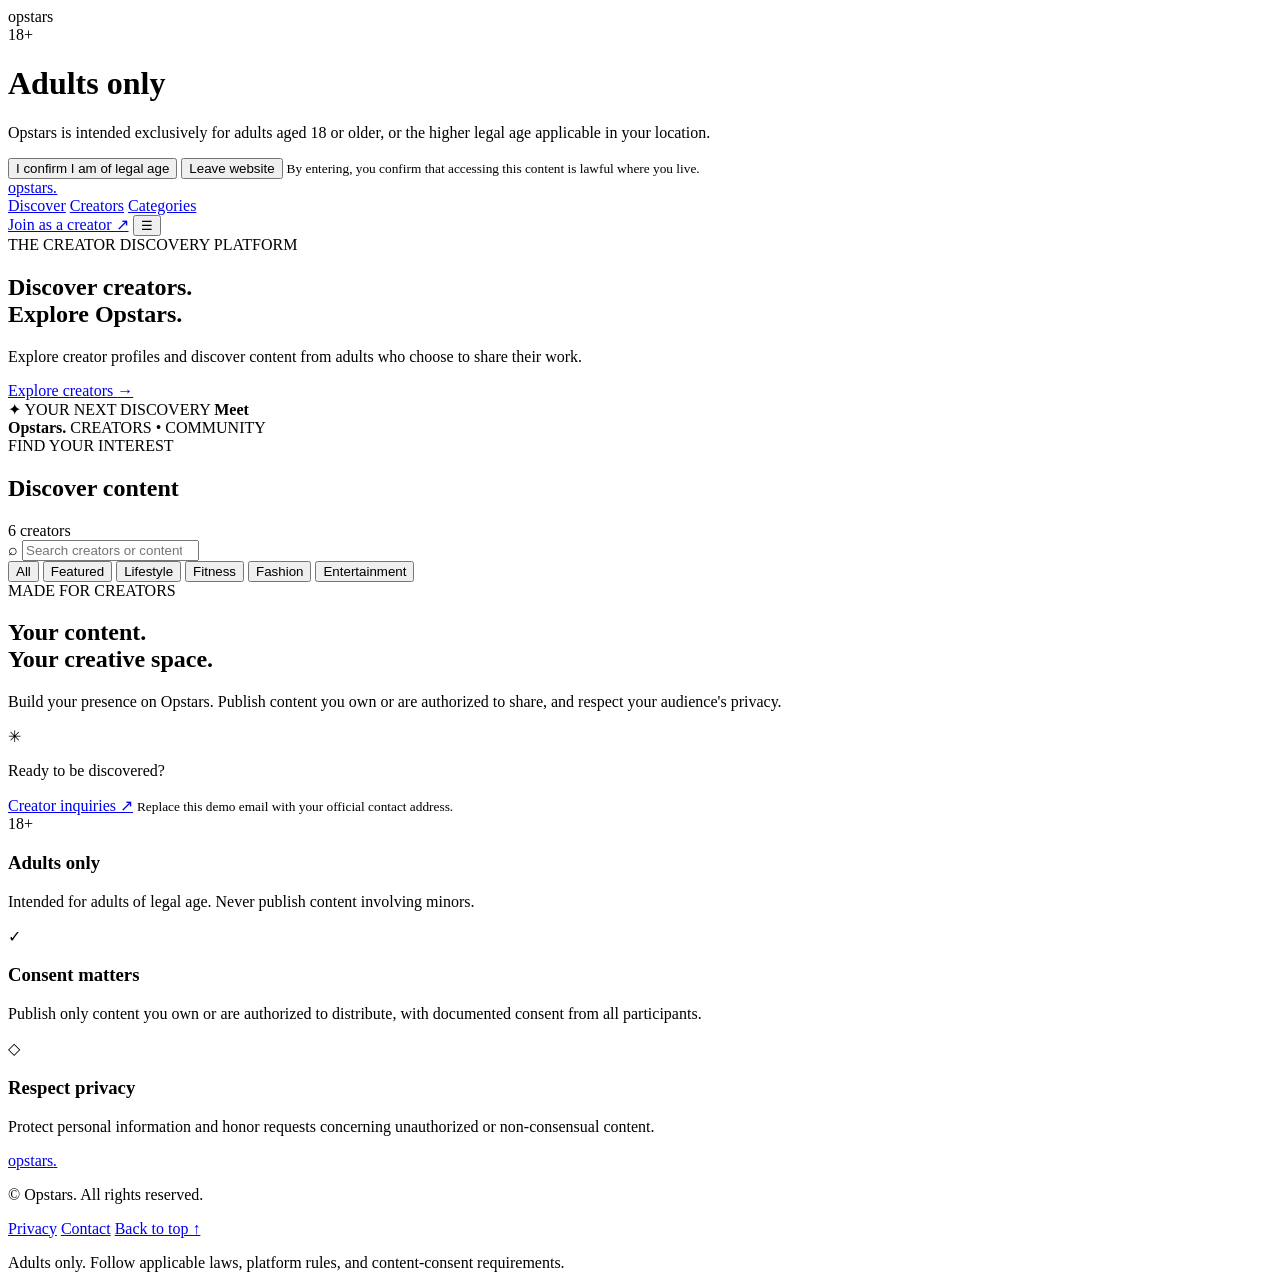
==== index.html @ d3b7413e "Create index.html" ====
<!DOCTYPE html>
<html lang="en">
<head>
  <meta charset="UTF-8">
  <meta name="viewport" content="width=device-width, initial-scale=1.0">
  <meta name="description" content="Opstars is an adults-only creator discovery platform.">
  <meta name="theme-color" content="#ffffff">
  <title>Opstars | Adult Creator Platform</title>
  <link rel="stylesheet" href="index.css">
  <script src="index.js" defer></script>
</head>
<body>

  <!-- Age verification -->
  <div class="age-overlay" id="ageOverlay" role="dialog"
       aria-modal="true" aria-labelledby="ageTitle">
    <div class="age-box">
      <div class="brand age-brand">op<span>stars</span></div>
      <div class="age-symbol">18+</div>
      <h1 id="ageTitle">Adults only</h1>
      <p>
        Opstars is intended exclusively for adults aged 18 or older,
        or the higher legal age applicable in your location.
      </p>
      <button class="primary-btn" id="confirmAge">
        I confirm I am of legal age
      </button>
      <button class="secondary-btn" id="leaveSite">
        Leave website
      </button>
      <small>
        By entering, you confirm that accessing this content is lawful
        where you live.
      </small>
    </div>
  </div>

  <!-- Header -->
  <header class="site-header">
    <a class="brand" href="#" aria-label="Opstars home">
      op<span>stars</span><i>.</i>
    </a>

    <nav class="main-nav" aria-label="Main navigation">
      <a href="#home" class="nav-link active">Discover</a>
      <a href="#creators" class="nav-link">Creators</a>
      <a href="#categories" class="nav-link">Categories</a>
    </nav>

    <a class="creator-link" href="#join">Join as a creator ↗</a>
    <button class="mobile-menu" id="mobileMenu"
            aria-label="Toggle navigation" aria-expanded="false">
      ☰
    </button>
  </header>

  <main>
    <!-- Hero -->
    <section class="hero" id="home">
      <div class="hero-copy">
        <span class="eyebrow">THE CREATOR DISCOVERY PLATFORM</span>
        <h1>Discover creators.<br><span>Explore Opstars.</span></h1>
        <p>
          Explore creator profiles and discover content from adults
          who choose to share their work.
        </p>
        <a href="#creators" class="primary-btn hero-btn">
          Explore creators <span>→</span>
        </a>
      </div>
      <div class="hero-art" aria-hidden="true">
        <div class="art-circle circle-one"></div>
        <div class="art-circle circle-two"></div>
        <div class="art-card">
          <span class="art-star">✦</span>
          <span class="art-label">YOUR NEXT DISCOVERY</span>
          <strong>Meet<br>Opstars.</strong>
          <span class="art-bottom">CREATORS • COMMUNITY</span>
        </div>
      </div>
    </section>

    <!-- Search -->
    <section class="discovery section-wrap" id="creators">
      <div class="section-heading">
        <div>
          <span class="eyebrow">FIND YOUR INTEREST</span>
          <h2>Discover content</h2>
        </div>
        <span class="result-count" id="resultCount">6 creators</span>
      </div>

      <div class="search-bar">
        <span aria-hidden="true">⌕</span>
        <input type="search" id="searchInput"
               placeholder="Search creators or content..."
               aria-label="Search creators or content">
        <button id="clearSearch" class="clear-search" hidden
                aria-label="Clear search">×</button>
      </div>

      <!-- Categories -->
      <div class="category-list" id="categories"
           aria-label="Filter by category">
        <button class="category-btn selected" data-category="All">All</button>
        <button class="category-btn" data-category="Featured">Featured</button>
        <button class="category-btn" data-category="Lifestyle">Lifestyle</button>
        <button class="category-btn" data-category="Fitness">Fitness</button>
        <button class="category-btn" data-category="Fashion">Fashion</button>
        <button class="category-btn" data-category="Entertainment">Entertainment</button>
      </div>

      <!-- Creator cards are populated by index.js -->
      <div class="creator-grid" id="creatorGrid" aria-live="polite"></div>

      <div class="empty-state" id="emptyState" hidden>
        <div class="empty-icon">⌕</div>
        <h3>No creators found</h3>
        <p>Try another search or choose a different category.</p>
        <button class="secondary-btn" id="resetFilters">Clear filters</button>
      </div>
    </section>

    <!-- Creator call to action -->
    <section class="join-section section-wrap" id="join">
      <div>
        <span class="eyebrow">MADE FOR CREATORS</span>
        <h2>Your content.<br>Your creative space.</h2>
        <p>
          Build your presence on Opstars. Publish content you own or
          are authorized to share, and respect your audience's privacy.
        </p>
      </div>
      <div class="join-action">
        <span class="join-star">✳</span>
        <p>Ready to be discovered?</p>
        <a href="mailto:creators@example.com?subject=Opstars%20Creator%20Inquiry"
           class="primary-btn">Creator inquiries ↗</a>
        <small>Replace this demo email with your official contact address.</small>
      </div>
    </section>

    <!-- Safety -->
    <section class="safety-section section-wrap">
      <div class="safety-item">
        <span class="safety-icon">18+</span>
        <div>
          <h3>Adults only</h3>
          <p>Intended for adults of legal age. Never publish content involving minors.</p>
        </div>
      </div>
      <div class="safety-item">
        <span class="safety-icon">✓</span>
        <div>
          <h3>Consent matters</h3>
          <p>Publish only content you own or are authorized to distribute, with documented consent from all participants.</p>
        </div>
      </div>
      <div class="safety-item">
        <span class="safety-icon">◇</span>
        <div>
          <h3>Respect privacy</h3>
          <p>Protect personal information and honor requests concerning unauthorized or non-consensual content.</p>
        </div>
      </div>
    </section>
  </main>

  <!-- Footer -->
  <footer class="site-footer">
    <a class="brand" href="#">op<span>stars</span><i>.</i></a>
    <p>© <span id="currentYear"></span> Opstars. All rights reserved.</p>
    <div class="footer-links">
      <a href="mailto:privacy@example.com">Privacy</a>
      <a href="mailto:support@example.com">Contact</a>
      <a href="#home">Back to top ↑</a>
    </div>
    <p class="footer-note">
      Adults only. Follow applicable laws, platform rules, and content-consent requirements.
    </p>
  </footer>

  <!-- Preview modal -->
  <div class="preview-overlay" id="previewOverlay" hidden>
    <div class="preview-dialog" role="dialog" aria-modal="true"
         aria-labelledby="previewTitle">
      <button class="preview-close" id="closePreview"
              aria-label="Close preview">×</button>
      <div id="previewContent"></div>
    </div>
  </div>

</body>
</html>
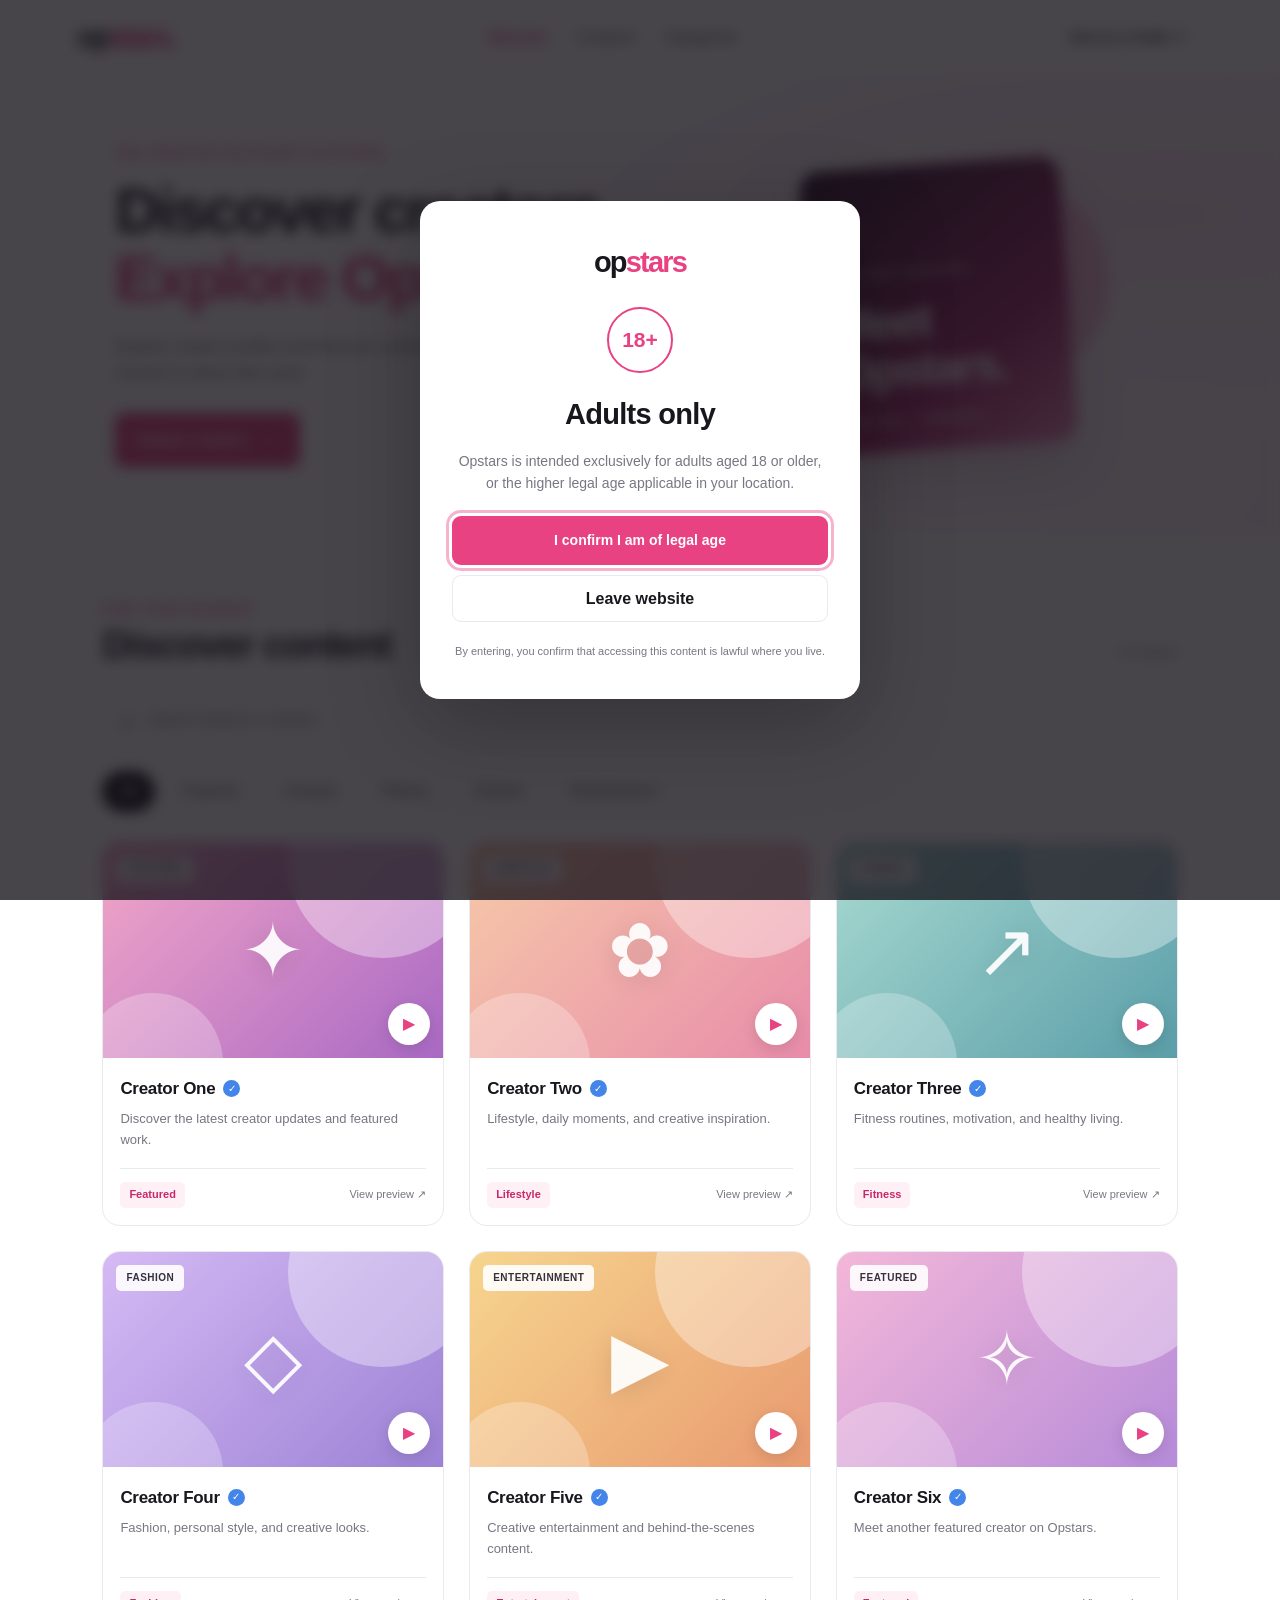
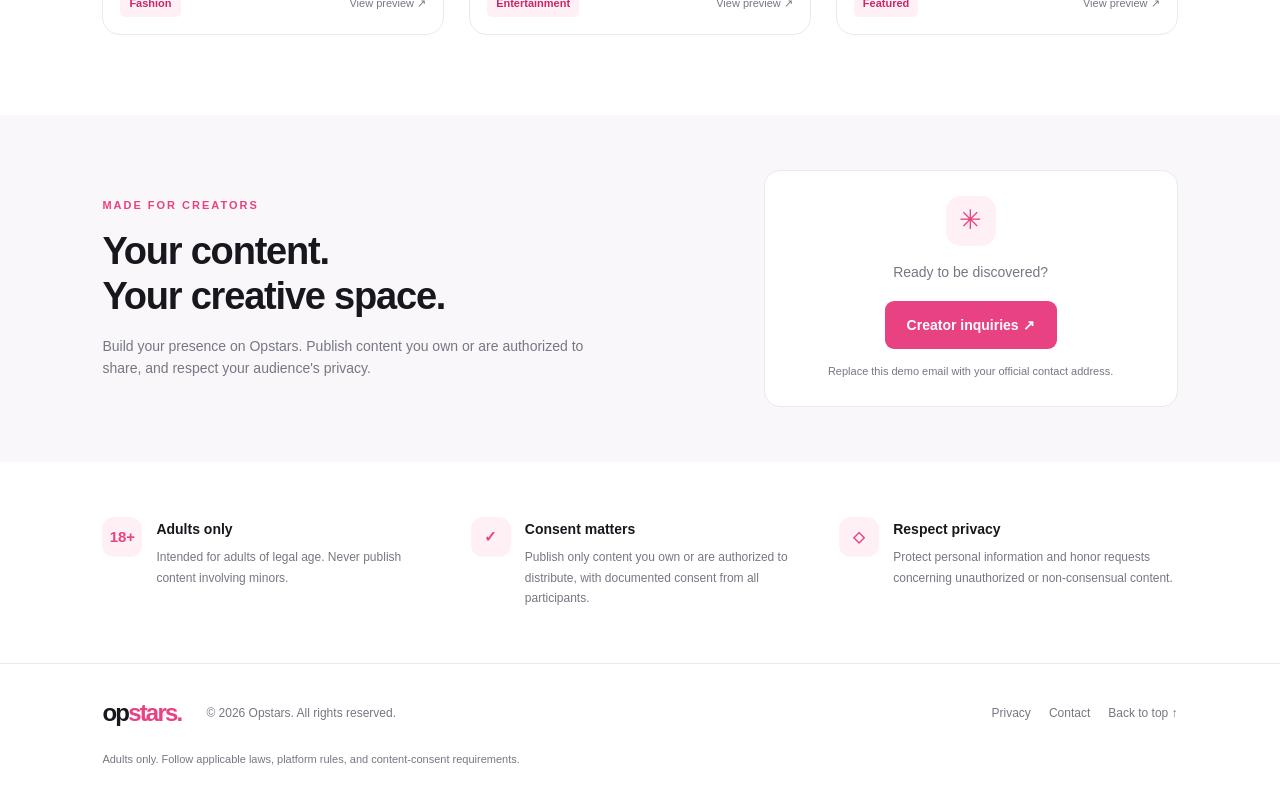
==== commit 8c50542b: "Update index.html" ====
--- a/index.html
+++ b/index.html
@@ -38,17 +38,17 @@
 
   <!-- Header -->
   <header class="site-header">
-    <a class="brand" href="#" aria-label="Opstars home">
+    <a class="brand" href="categories.html" aria-label="Opstars home">
       op<span>stars</span><i>.</i>
     </a>
 
     <nav class="main-nav" aria-label="Main navigation">
-      <a href="#home" class="nav-link active">Discover</a>
-      <a href="#creators" class="nav-link">Creators</a>
-      <a href="#categories" class="nav-link">Categories</a>
+      <a href="index" class="nav-link active">Discover</a>
+      <a href="creators.html" class="nav-link">Creators</a>
+      <a href="categories.html" class="nav-link">Categories</a>
     </nav>
 
-    <a class="creator-link" href="#join">Join as a creator ↗</a>
+    <a class="creator-link" href="join.html">Join as a creator ↗</a>
     <button class="mobile-menu" id="mobileMenu"
             aria-label="Toggle navigation" aria-expanded="false">
       ☰
@@ -65,7 +65,7 @@
           Explore creator profiles and discover content from adults
           who choose to share their work.
         </p>
-        <a href="#creators" class="primary-btn hero-btn">
+        <a href="creators.html" class="primary-btn hero-btn">
           Explore creators <span>→</span>
         </a>
       </div>
@@ -169,12 +169,12 @@
 
   <!-- Footer -->
   <footer class="site-footer">
-    <a class="brand" href="#">op<span>stars</span><i>.</i></a>
+    <a class="brand" href="categories.html">op<span>stars</span><i>.</i></a>
     <p>© <span id="currentYear"></span> Opstars. All rights reserved.</p>
     <div class="footer-links">
       <a href="mailto:privacy@example.com">Privacy</a>
       <a href="mailto:support@example.com">Contact</a>
-      <a href="#home">Back to top ↑</a>
+      <a href="index.html">Back to top ↑</a>
     </div>
     <p class="footer-note">
       Adults only. Follow applicable laws, platform rules, and content-consent requirements.
--- a/index.css
+++ b/index.css
@@ -0,0 +1,978 @@
+
+:root {
+  --background: #ffffff;
+  --surface: #f7f7fa;
+  --text: #17171d;
+  --muted: #777783;
+  --accent: #e84282;
+  --accent-dark: #c92769;
+  --border: #e9e9ef;
+  --radius: 18px;
+  --shadow: 0 12px 35px rgba(24, 24, 40, 0.07);
+}
+
+* {
+  box-sizing: border-box;
+  margin: 0;
+  padding: 0;
+}
+
+html {
+  scroll-behavior: smooth;
+  scroll-padding-top: 90px;
+}
+
+body {
+  font-family: Inter, -apple-system, BlinkMacSystemFont, "Segoe UI",
+    Roboto, Arial, sans-serif;
+  color: var(--text);
+  background: var(--background);
+  line-height: 1.6;
+}
+
+body.modal-open {
+  overflow: hidden;
+}
+
+a {
+  color: inherit;
+  text-decoration: none;
+}
+
+button,
+input {
+  font: inherit;
+}
+
+button {
+  cursor: pointer;
+}
+
+button:focus-visible,
+a:focus-visible,
+input:focus-visible {
+  outline: 3px solid rgba(232, 66, 130, 0.4);
+  outline-offset: 3px;
+}
+
+[hidden] {
+  display: none !important;
+}
+
+/* Brand */
+
+.brand {
+  display: inline-flex;
+  align-items: center;
+  font-size: 29px;
+  font-weight: 850;
+  letter-spacing: -1.8px;
+  color: var(--text);
+}
+
+.brand span {
+  color: var(--accent);
+}
+
+.brand i {
+  color: var(--accent);
+  font-style: normal;
+}
+
+/* Header */
+
+.site-header {
+  min-height: 76px;
+  padding: 0 6%;
+  display: flex;
+  align-items: center;
+  justify-content: space-between;
+  gap: 25px;
+  background: rgba(255, 255, 255, 0.96);
+  border-bottom: 1px solid var(--border);
+  position: sticky;
+  top: 0;
+  z-index: 20;
+}
+
+.main-nav {
+  display: flex;
+  align-items: center;
+  gap: 30px;
+}
+
+.nav-link {
+  color: var(--muted);
+  font-size: 14px;
+  font-weight: 600;
+  transition: color 0.2s;
+}
+
+.nav-link:hover,
+.nav-link.active {
+  color: var(--accent);
+}
+
+.creator-link {
+  font-size: 13px;
+  font-weight: 750;
+  border: 1px solid var(--border);
+  padding: 10px 16px;
+  border-radius: 999px;
+  transition: 0.2s;
+}
+
+.creator-link:hover {
+  border-color: var(--accent);
+  color: var(--accent);
+}
+
+.mobile-menu {
+  display: none;
+  border: 0;
+  background: transparent;
+  font-size: 26px;
+}
+
+/* Buttons */
+
+.primary-btn {
+  display: inline-flex;
+  justify-content: center;
+  align-items: center;
+  gap: 12px;
+  padding: 13px 22px;
+  border: 0;
+  border-radius: 9px;
+  background: var(--accent);
+  color: white;
+  font-weight: 750;
+  font-size: 14px;
+  transition: background 0.2s, transform 0.2s;
+}
+
+.primary-btn:hover {
+  background: var(--accent-dark);
+  transform: translateY(-1px);
+}
+
+.secondary-btn {
+  padding: 10px 18px;
+  border: 1px solid var(--border);
+  border-radius: 9px;
+  background: white;
+  color: var(--text);
+  font-weight: 650;
+}
+
+.secondary-btn:hover {
+  border-color: var(--accent);
+}
+
+/* Hero */
+
+.hero {
+  min-height: 460px;
+  padding: 65px 9%;
+  display: grid;
+  grid-template-columns: 1.1fr 0.9fr;
+  align-items: center;
+  gap: 40px;
+  overflow: hidden;
+  background:
+    radial-gradient(ellipse at 90% 30%, #fce8f1 0, transparent 40%),
+    linear-gradient(120deg, #fff 45%, #fff7fa 100%);
+}
+
+.hero-copy {
+  max-width: 590px;
+}
+
+.eyebrow {
+  display: block;
+  margin-bottom: 14px;
+  color: var(--accent);
+  font-size: 11px;
+  font-weight: 850;
+  letter-spacing: 2px;
+}
+
+.hero h1 {
+  font-size: clamp(38px, 5vw, 63px);
+  line-height: 1.08;
+  letter-spacing: -2.8px;
+  font-weight: 850;
+}
+
+.hero h1 span {
+  color: var(--accent);
+}
+
+.hero-copy > p {
+  max-width: 470px;
+  margin: 22px 0 27px;
+  color: var(--muted);
+  font-size: 16px;
+}
+
+.hero-btn span {
+  font-size: 18px;
+}
+
+.hero-art {
+  min-height: 315px;
+  display: grid;
+  place-items: center;
+  position: relative;
+}
+
+.art-circle {
+  position: absolute;
+  border-radius: 50%;
+}
+
+.circle-one {
+  width: 275px;
+  height: 275px;
+  background: #f7c6dd;
+  opacity: 0.65;
+}
+
+.circle-two {
+  width: 210px;
+  height: 210px;
+  background: #f4a6ca;
+  opacity: 0.55;
+  transform: translate(65px, -25px);
+}
+
+.art-card {
+  width: min(260px, 80%);
+  height: 285px;
+  position: relative;
+  z-index: 1;
+  padding: 25px;
+  display: flex;
+  flex-direction: column;
+  justify-content: space-between;
+  color: white;
+  border-radius: 20px;
+  background: linear-gradient(145deg, #2c182b, #a52c68 65%, #f18ab8);
+  box-shadow: 0 24px 55px rgba(140, 35, 92, 0.2);
+  transform: rotate(-4deg);
+}
+
+.art-star {
+  font-size: 35px;
+}
+
+.art-label,
+.art-bottom {
+  font-size: 9px;
+  letter-spacing: 1.8px;
+  font-weight: 750;
+}
+
+.art-card strong {
+  font-size: 46px;
+  line-height: 1.05;
+  letter-spacing: -2px;
+}
+
+/* Discovery */
+
+.section-wrap {
+  padding-left: 8%;
+  padding-right: 8%;
+}
+
+.discovery {
+  padding-top: 65px;
+  padding-bottom: 80px;
+}
+
+.section-heading {
+  display: flex;
+  justify-content: space-between;
+  align-items: end;
+  gap: 20px;
+  margin-bottom: 24px;
+}
+
+.section-heading .eyebrow {
+  margin-bottom: 4px;
+}
+
+.section-heading h2,
+.join-section h2 {
+  font-size: clamp(28px, 3vw, 38px);
+  line-height: 1.2;
+  letter-spacing: -1.2px;
+}
+
+.result-count {
+  color: var(--muted);
+  font-size: 13px;
+  padding-bottom: 5px;
+}
+
+.search-bar {
+  max-width: 640px;
+  min-height: 54px;
+  display: flex;
+  align-items: center;
+  gap: 12px;
+  padding: 0 17px;
+  border: 1px solid var(--border);
+  border-radius: 11px;
+  background: white;
+  box-shadow: 0 3px 14px rgba(20, 20, 40, 0.025);
+}
+
+.search-bar > span {
+  color: var(--muted);
+  font-size: 27px;
+}
+
+.search-bar input {
+  flex: 1;
+  min-width: 0;
+  border: 0;
+  outline: none;
+  background: transparent;
+  color: var(--text);
+  font-size: 14px;
+}
+
+.clear-search {
+  border: 0;
+  background: transparent;
+  color: var(--muted);
+  font-size: 23px;
+}
+
+.category-list {
+  display: flex;
+  flex-wrap: wrap;
+  gap: 10px;
+  margin: 25px 0 30px;
+  scroll-margin-top: 100px;
+}
+
+.category-btn {
+  padding: 9px 17px;
+  background: white;
+  border: 1px solid var(--border);
+  border-radius: 999px;
+  color: #656570;
+  font-size: 13px;
+  font-weight: 650;
+  transition: 0.2s;
+}
+
+.category-btn:hover,
+.category-btn.selected {
+  color: white;
+  border-color: var(--text);
+  background: var(--text);
+}
+
+/* Creator gallery */
+
+.creator-grid {
+  display: grid;
+  grid-template-columns: repeat(3, minmax(0, 1fr));
+  gap: 25px;
+}
+
+.creator-card {
+  min-width: 0;
+  border: 1px solid var(--border);
+  border-radius: var(--radius);
+  overflow: hidden;
+  background: white;
+  transition: transform 0.25s, box-shadow 0.25s;
+}
+
+.creator-card:hover {
+  transform: translateY(-5px);
+  box-shadow: var(--shadow);
+}
+
+.thumbnail {
+  height: 215px;
+  position: relative;
+  overflow: hidden;
+  display: flex;
+  align-items: center;
+  justify-content: center;
+  isolation: isolate;
+  background: var(--thumbnail, linear-gradient(135deg, #f8d5e6, #e7dafa));
+}
+
+.thumbnail::before,
+.thumbnail::after {
+  content: "";
+  position: absolute;
+  border-radius: 50%;
+  z-index: -1;
+}
+
+.thumbnail::before {
+  width: 190px;
+  height: 190px;
+  top: -75px;
+  right: -35px;
+  background: rgba(255, 255, 255, 0.35);
+}
+
+.thumbnail::after {
+  width: 140px;
+  height: 140px;
+  bottom: -75px;
+  left: -20px;
+  background: rgba(255, 255, 255, 0.25);
+}
+
+.thumbnail-symbol {
+  font-size: 76px;
+  color: rgba(255, 255, 255, 0.93);
+  font-weight: 300;
+  text-shadow: 0 4px 25px rgba(0, 0, 0, 0.1);
+}
+
+.thumbnail-tag {
+  position: absolute;
+  left: 13px;
+  top: 13px;
+  padding: 5px 10px;
+  background: rgba(255, 255, 255, 0.9);
+  color: #34313a;
+  border-radius: 5px;
+  font-size: 10px;
+  font-weight: 800;
+  letter-spacing: 0.5px;
+}
+
+.play-button {
+  position: absolute;
+  right: 13px;
+  bottom: 13px;
+  width: 42px;
+  height: 42px;
+  display: grid;
+  place-items: center;
+  border-radius: 50%;
+  background: white;
+  color: var(--accent);
+  border: 0;
+  font-size: 16px;
+  box-shadow: 0 4px 15px rgba(0, 0, 0, 0.12);
+  transition: transform 0.2s;
+}
+
+.play-button:hover {
+  transform: scale(1.08);
+}
+
+.creator-info {
+  padding: 17px;
+}
+
+.creator-name-row {
+  display: flex;
+  align-items: center;
+  gap: 8px;
+}
+
+.creator-name-row h3 {
+  font-size: 17px;
+  font-weight: 800;
+  letter-spacing: -0.3px;
+}
+
+.verified {
+  display: inline-grid;
+  place-items: center;
+  width: 17px;
+  height: 17px;
+  border-radius: 50%;
+  color: white;
+  background: #4385e9;
+  font-size: 10px;
+  flex-shrink: 0;
+}
+
+.creator-description {
+  min-height: 43px;
+  margin-top: 7px;
+  color: var(--muted);
+  font-size: 13px;
+  line-height: 1.6;
+}
+
+.creator-meta {
+  display: flex;
+  justify-content: space-between;
+  align-items: center;
+  gap: 10px;
+  margin-top: 16px;
+  padding-top: 13px;
+  border-top: 1px solid var(--border);
+  color: var(--muted);
+  font-size: 11px;
+}
+
+.creator-category {
+  padding: 4px 9px;
+  background: #fff0f6;
+  color: var(--accent-dark);
+  border-radius: 5px;
+  font-weight: 750;
+}
+
+.empty-state {
+  text-align: center;
+  padding: 55px 15px;
+}
+
+.empty-icon {
+  font-size: 45px;
+  color: var(--accent);
+}
+
+.empty-state h3 {
+  margin: 10px 0 5px;
+}
+
+.empty-state p {
+  margin-bottom: 18px;
+  color: var(--muted);
+  font-size: 14px;
+}
+
+/* Join section */
+
+.join-section {
+  padding-top: 55px;
+  padding-bottom: 55px;
+  display: grid;
+  grid-template-columns: 1.2fr 0.8fr;
+  gap: 40px;
+  align-items: center;
+  background: #f9f7fa;
+}
+
+.join-section > div:first-child {
+  max-width: 520px;
+}
+
+.join-section p {
+  color: var(--muted);
+  font-size: 14px;
+  margin-top: 15px;
+}
+
+.join-action {
+  text-align: center;
+  padding: 25px;
+  border: 1px solid var(--border);
+  border-radius: 16px;
+  background: white;
+}
+
+.join-action .primary-btn {
+  margin-top: 18px;
+}
+
+.join-star {
+  display: inline-grid;
+  place-items: center;
+  width: 50px;
+  height: 50px;
+  border-radius: 15px;
+  background: #fff0f6;
+  color: var(--accent);
+  font-size: 27px;
+}
+
+.join-action small {
+  display: block;
+  margin-top: 14px;
+  color: var(--muted);
+  font-size: 11px;
+}
+
+/* Safety */
+
+.safety-section {
+  padding-top: 55px;
+  padding-bottom: 55px;
+  display: grid;
+  grid-template-columns: repeat(3, minmax(0, 1fr));
+  gap: 30px;
+}
+
+.safety-item {
+  display: flex;
+  align-items: flex-start;
+  gap: 14px;
+}
+
+.safety-icon {
+  flex-shrink: 0;
+  width: 40px;
+  height: 40px;
+  display: grid;
+  place-items: center;
+  border-radius: 12px;
+  background: #fff0f6;
+  color: var(--accent);
+  font-size: 15px;
+  font-weight: 850;
+}
+
+.safety-item h3 {
+  font-size: 14px;
+  margin: 1px 0 7px;
+}
+
+.safety-item p {
+  color: var(--muted);
+  font-size: 12px;
+  line-height: 1.7;
+}
+
+/* Footer */
+
+.site-footer {
+  padding: 30px 8%;
+  border-top: 1px solid var(--border);
+  display: flex;
+  align-items: center;
+  flex-wrap: wrap;
+  gap: 18px 25px;
+}
+
+.site-footer .brand {
+  font-size: 24px;
+}
+
+.site-footer > p {
+  color: var(--muted);
+  font-size: 12px;
+}
+
+.footer-links {
+  display: flex;
+  flex-wrap: wrap;
+  gap: 18px;
+  margin-left: auto;
+}
+
+.footer-links a {
+  font-size: 12px;
+  color: var(--muted);
+}
+
+.footer-links a:hover {
+  color: var(--accent);
+}
+
+.site-footer .footer-note {
+  flex-basis: 100%;
+  font-size: 11px;
+}
+
+/* Age verification */
+
+.age-overlay {
+  position: fixed;
+  inset: 0;
+  z-index: 1000;
+  display: grid;
+  place-items: center;
+  padding: 20px;
+  overflow-y: auto;
+  background: rgba(20, 16, 24, 0.78);
+  backdrop-filter: blur(7px);
+}
+
+.age-box {
+  width: min(440px, 100%);
+  padding: 38px 32px;
+  text-align: center;
+  border-radius: 20px;
+  background: white;
+  box-shadow: 0 25px 90px rgba(0, 0, 0, 0.25);
+}
+
+.age-brand {
+  justify-content: center;
+  margin-bottom: 22px;
+}
+
+.age-symbol {
+  width: 66px;
+  height: 66px;
+  margin: 0 auto 18px;
+  display: grid;
+  place-items: center;
+  border: 2px solid var(--accent);
+  border-radius: 50%;
+  color: var(--accent);
+  font-size: 21px;
+  font-weight: 850;
+}
+
+.age-box h1 {
+  font-size: 29px;
+  letter-spacing: -0.7px;
+}
+
+.age-box > p {
+  margin: 12px 0 22px;
+  color: var(--muted);
+  font-size: 14px;
+}
+
+.age-box .primary-btn,
+.age-box .secondary-btn {
+  width: 100%;
+  min-height: 46px;
+}
+
+.age-box .secondary-btn {
+  margin-top: 10px;
+}
+
+.age-box small {
+  display: block;
+  margin-top: 20px;
+  color: var(--muted);
+  font-size: 11px;
+  line-height: 1.7;
+}
+
+/* Preview dialog */
+
+.preview-overlay {
+  position: fixed;
+  inset: 0;
+  z-index: 100;
+  padding: 20px;
+  display: grid;
+  place-items: center;
+  background: rgba(20, 16, 24, 0.8);
+  overflow-y: auto;
+}
+
+.preview-dialog {
+  width: min(650px, 100%);
+  max-height: 90vh;
+  overflow-y: auto;
+  position: relative;
+  padding: 28px;
+  border-radius: 17px;
+  background: white;
+}
+
+.preview-close {
+  position: absolute;
+  right: 13px;
+  top: 10px;
+  width: 38px;
+  height: 38px;
+  border: 0;
+  border-radius: 50%;
+  background: #f2f2f6;
+  font-size: 26px;
+  z-index: 2;
+}
+
+.preview-dialog h2 {
+  padding-right: 35px;
+  margin: 10px 0;
+}
+
+.preview-dialog p {
+  margin: 10px 0;
+  color: var(--muted);
+  font-size: 14px;
+}
+
+.preview-video {
+  width: 100%;
+  max-height: 55vh;
+  margin-top: 15px;
+  border-radius: 10px;
+  background: #111;
+}
+
+/* Responsive */
+
+@media (max-width: 900px) {
+  .site-header {
+    padding: 0 5%;
+  }
+
+  .hero {
+    padding: 55px 6%;
+  }
+
+  .section-wrap {
+    padding-left: 6%;
+    padding-right: 6%;
+  }
+
+  .creator-grid {
+    grid-template-columns: repeat(2, minmax(0, 1fr));
+  }
+
+  .safety-section {
+    grid-template-columns: 1fr;
+    gap: 22px;
+  }
+}
+
+@media (max-width: 650px) {
+  .site-header {
+    min-height: 68px;
+    gap: 12px;
+  }
+
+  .brand {
+    font-size: 26px;
+  }
+
+  .mobile-menu {
+    display: block;
+    margin-left: auto;
+  }
+
+  .creator-link {
+    padding: 8px 10px;
+    font-size: 11px;
+  }
+
+  .main-nav {
+    position: absolute;
+    top: 67px;
+    left: 0;
+    right: 0;
+    padding: 20px 6%;
+    display: none;
+    flex-direction: column;
+    align-items: flex-start;
+    gap: 20px;
+    background: white;
+    border-bottom: 1px solid var(--border);
+    box-shadow: var(--shadow);
+  }
+
+  .main-nav.open {
+    display: flex;
+  }
+
+  .hero {
+    grid-template-columns: 1fr;
+    gap: 10px;
+    padding: 55px 7% 35px;
+  }
+
+  .hero h1 {
+    font-size: 43px;
+  }
+
+  .hero-art {
+    min-height: 290px;
+  }
+
+  .discovery {
+    padding-top: 45px;
+    padding-bottom: 55px;
+  }
+
+  .section-heading h2,
+  .join-section h2 {
+    font-size: 29px;
+  }
+
+  .creator-grid {
+    gap: 14px;
+  }
+
+  .thumbnail {
+    height: 160px;
+  }
+
+  .thumbnail-symbol {
+    font-size: 57px;
+  }
+
+  .creator-info {
+    padding: 12px;
+  }
+
+  .creator-name-row h3 {
+    font-size: 14px;
+  }
+
+  .creator-description {
+    font-size: 12px;
+  }
+
+  .creator-meta {
+    align-items: flex-start;
+    flex-direction: column;
+  }
+
+  .join-section {
+    grid-template-columns: 1fr;
+    padding-top: 45px;
+    padding-bottom: 45px;
+  }
+
+  .site-footer {
+    padding: 28px 6%;
+    flex-direction: column;
+    align-items: flex-start;
+  }
+
+  .footer-links {
+    margin-left: 0;
+  }
+
+  .age-box {
+    padding: 30px 22px;
+  }
+}
+
+@media (max-width: 370px) {
+  .creator-grid {
+    grid-template-columns: 1fr;
+  }
+
+  .thumbnail {
+    height: 205px;
+  }
+
+  .creator-meta {
+    flex-direction: row;
+    align-items: center;
+  }
+
+  .creator-link {
+    font-size: 10px;
+  }
+}
+
+@media (prefers-reduced-motion: reduce) {
+  *,
+  *::before,
+  *::after {
+    scroll-behavior: auto !important;
+    transition-duration: 0.01ms !important;
+    animation-duration: 0.01ms !important;
+  }
+}
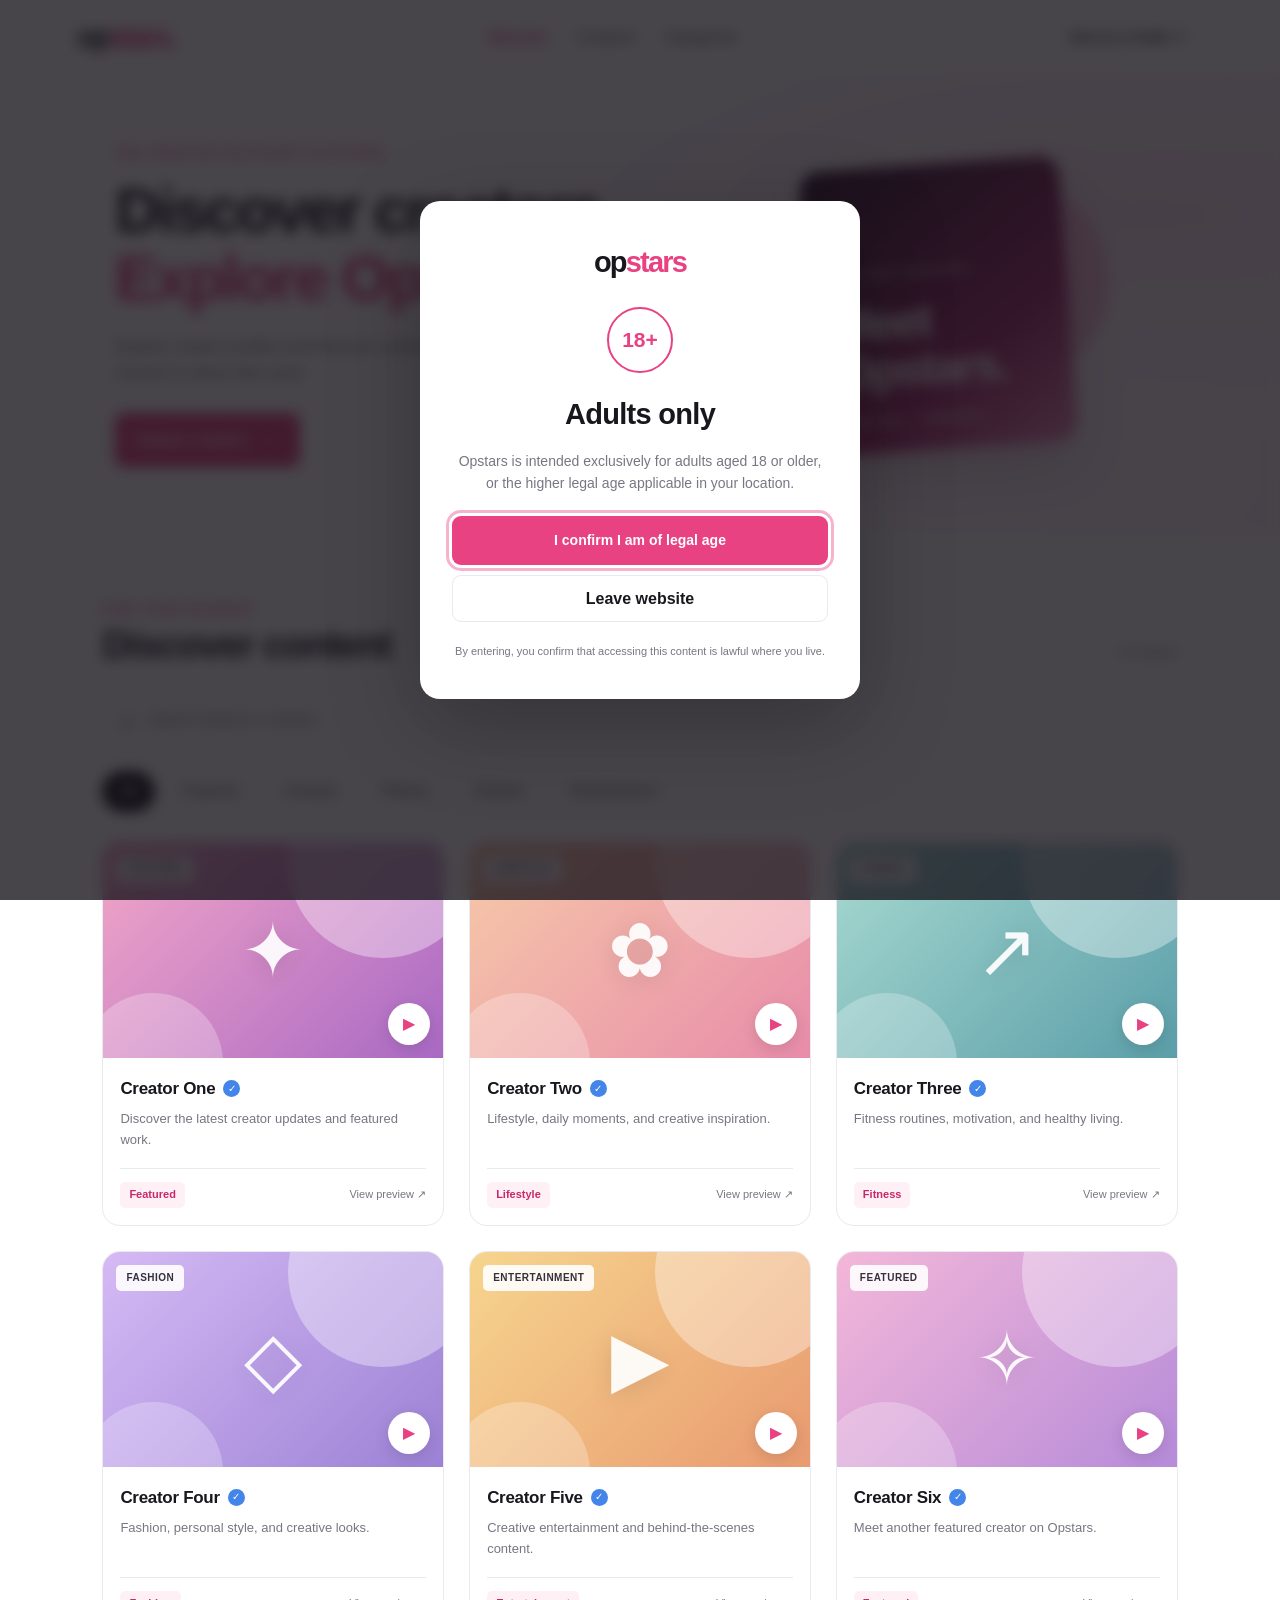
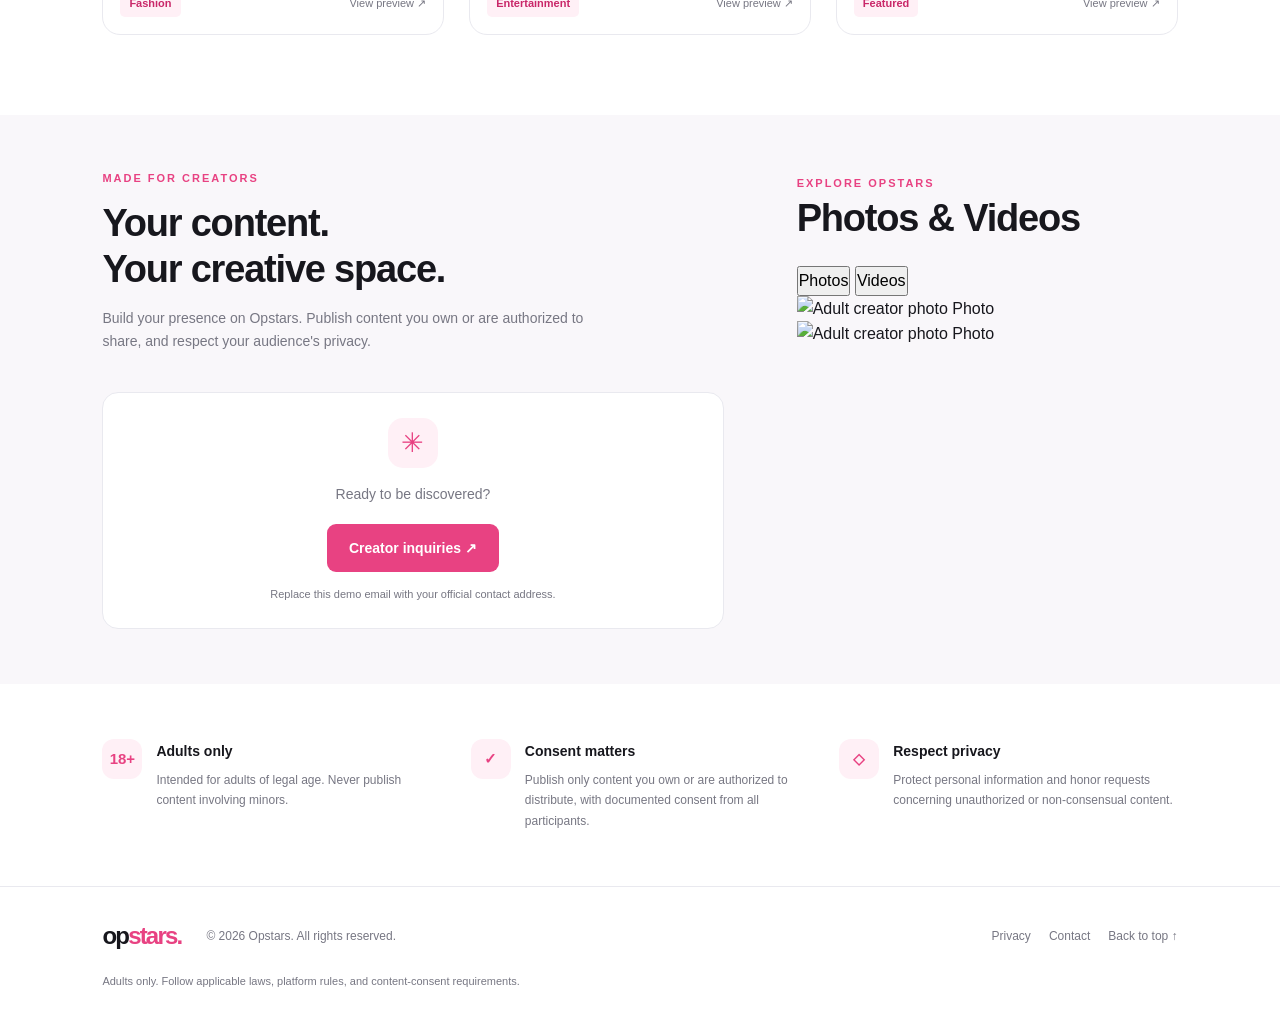
==== commit 2746c267: "Update index.html" ====
--- a/index.html
+++ b/index.html
@@ -132,6 +132,66 @@
           are authorized to share, and respect your audience's privacy.
         </p>
       </div>
+
+      <!-- Adult Content Gallery -->
+<section class="content-gallery section-wrap">
+
+  <div class="section-heading">
+    <div>
+      <span class="eyebrow">EXPLORE OPSTARS</span>
+      <h2>Photos & Videos</h2>
+    </div>
+  </div>
+
+  <div class="gallery-tabs">
+    <button onclick="showGallery('photos')">Photos</button>
+    <button onclick="showGallery('videos')">Videos</button>
+  </div>
+
+  <!-- Photo Gallery -->
+  <div class="media-grid" id="photos">
+
+    <div class="media-card">
+      <img src="images/photo1.jpg"
+           alt="Adult creator photo">
+      <span>Photo</span>
+    </div>
+
+    <div class="media-card">
+      <img src="images/photo2.jpg"
+           alt="Adult creator photo">
+      <span>Photo</span>
+    </div>
+
+  </div>
+
+  <!-- Video Gallery -->
+  <div class="media-grid" id="videos" hidden>
+
+    <div class="media-card">
+      <video controls preload="metadata"
+             poster="images/video1-poster.jpg">
+        <source src="videos/video1.mp4"
+                type="video/mp4">
+        Your browser does not support video.
+      </video>
+      <span>Video</span>
+    </div>
+
+    <div class="media-card">
+      <video controls preload="metadata"
+             poster="images/video2-poster.jpg">
+        <source src="videos/video2.mp4"
+                type="video/mp4">
+        Your browser does not support video.
+      </video>
+      <span>Video</span>
+    </div>
+
+  </div>
+
+</section>
+      
       <div class="join-action">
         <span class="join-star">✳</span>
         <p>Ready to be discovered?</p>
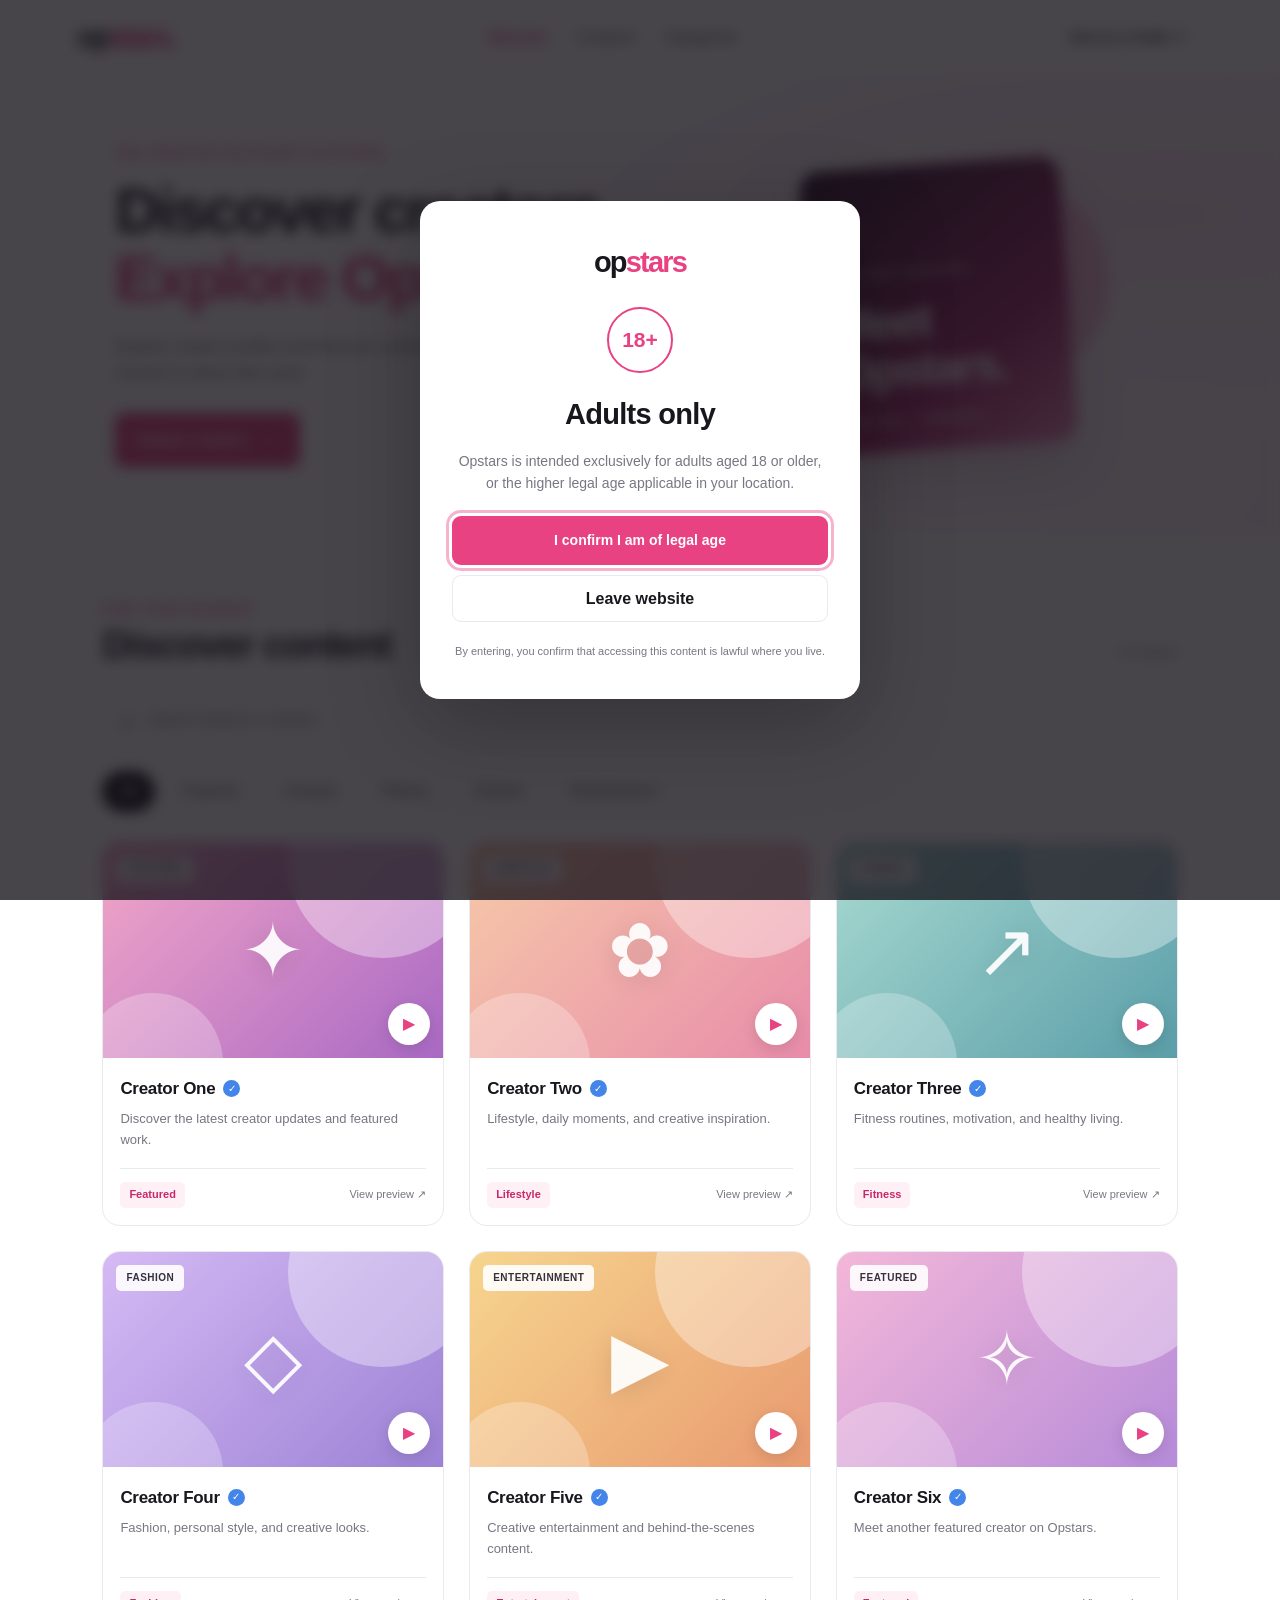
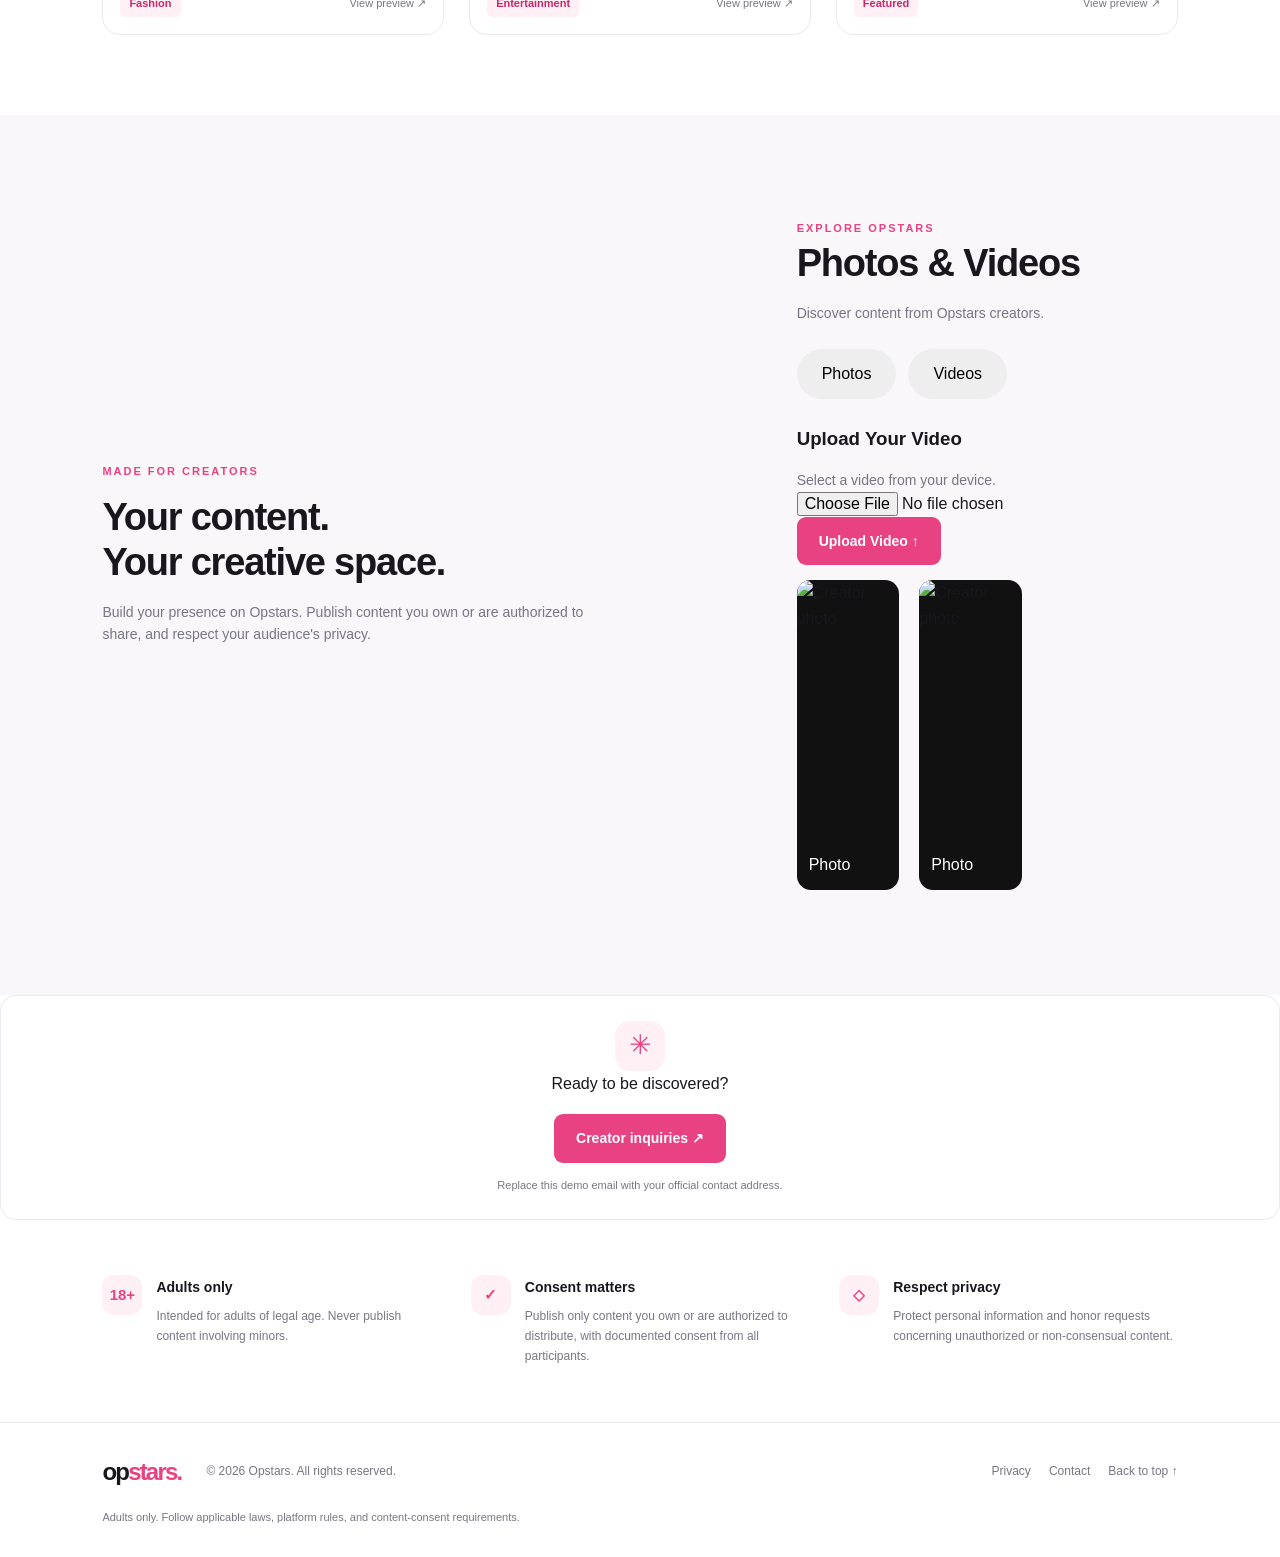
==== commit 177896c3: "Update index.html" ====
--- a/index.html
+++ b/index.html
@@ -134,61 +134,77 @@
       </div>
 
       <!-- Adult Content Gallery -->
-<section class="content-gallery section-wrap">
+<section class="content-gallery section-wrap" id="mediaGallery">
 
   <div class="section-heading">
     <div>
       <span class="eyebrow">EXPLORE OPSTARS</span>
       <h2>Photos & Videos</h2>
-    </div>
-  </div>
-
+      <p>Discover content from Opstars creators.</p>
+    </div>
+  </div>
+
+  <!-- Gallery Tabs -->
   <div class="gallery-tabs">
     <button onclick="showGallery('photos')">Photos</button>
     <button onclick="showGallery('videos')">Videos</button>
   </div>
 
-  <!-- Photo Gallery -->
+  <!-- Upload Video -->
+  <div class="video-upload-box">
+    <h3>Upload Your Video</h3>
+    <p>Select a video from your device.</p>
+
+    <input
+      type="file"
+      id="videoUpload"
+      accept="video/mp4,video/webm"
+    >
+
+    <button class="primary-btn" id="uploadButton">
+      Upload Video ↑
+    </button>
+
+    <p id="uploadStatus" aria-live="polite"></p>
+  </div>
+
+  <!-- Photos -->
   <div class="media-grid" id="photos">
 
     <div class="media-card">
-      <img src="images/photo1.jpg"
-           alt="Adult creator photo">
+      <img src="images/photo1.jpg" alt="Creator photo">
       <span>Photo</span>
     </div>
 
     <div class="media-card">
-      <img src="images/photo2.jpg"
-           alt="Adult creator photo">
+      <img src="images/photo2.jpg" alt="Creator photo">
       <span>Photo</span>
     </div>
 
   </div>
 
-  <!-- Video Gallery -->
+  <!-- Videos -->
   <div class="media-grid" id="videos" hidden>
 
     <div class="media-card">
-      <video controls preload="metadata"
-             poster="images/video1-poster.jpg">
-        <source src="videos/video1.mp4"
-                type="video/mp4">
-        Your browser does not support video.
+      <video controls preload="metadata">
+        <source src="videos/video1.mp4" type="video/mp4">
       </video>
-      <span>Video</span>
-    </div>
-
-    <div class="media-card">
-      <video controls preload="metadata"
-             poster="images/video2-poster.jpg">
-        <source src="videos/video2.mp4"
-                type="video/mp4">
-        Your browser does not support video.
+      <span>Featured Video 01</span>
+    </div>
+
+    <div class="media-card">
+      <video controls preload="metadata">
+        <source src="videos/video2.mp4" type="video/mp4">
       </video>
-      <span>Video</span>
-    </div>
-
-  </div>
+      <span>Featured Video 02</span>
+    </div>
+
+    <div id="uploadedVideos"></div>
+
+  </div>
+
+</section>
 
 </section>
       
--- a/index.css
+++ b/index.css
@@ -976,3 +976,60 @@
     animation-duration: 0.01ms !important;
   }
 }
+
+.content-gallery {
+  padding-top: 50px;
+  padding-bottom: 50px;
+}
+
+.gallery-tabs {
+  display: flex;
+  gap: 12px;
+  margin: 25px 0;
+}
+
+.gallery-tabs button {
+  padding: 12px 25px;
+  border: none;
+  border-radius: 25px;
+  background: #eee;
+  cursor: pointer;
+}
+
+.media-grid {
+  display: grid;
+  grid-template-columns: repeat(3, 1fr);
+  gap: 20px;
+}
+
+.media-card {
+  position: relative;
+  overflow: hidden;
+  border-radius: 14px;
+  background: #111;
+}
+
+.media-card img,
+.media-card video {
+  width: 100%;
+  height: 260px;
+  object-fit: cover;
+  display: block;
+}
+
+.media-card span {
+  display: block;
+  color: white;
+  padding: 12px;
+}
+
+@media (max-width: 650px) {
+  .media-grid {
+    grid-template-columns: repeat(2, 1fr);
+  }
+
+  .media-card img,
+  .media-card video {
+    height: 190px;
+  }
+}
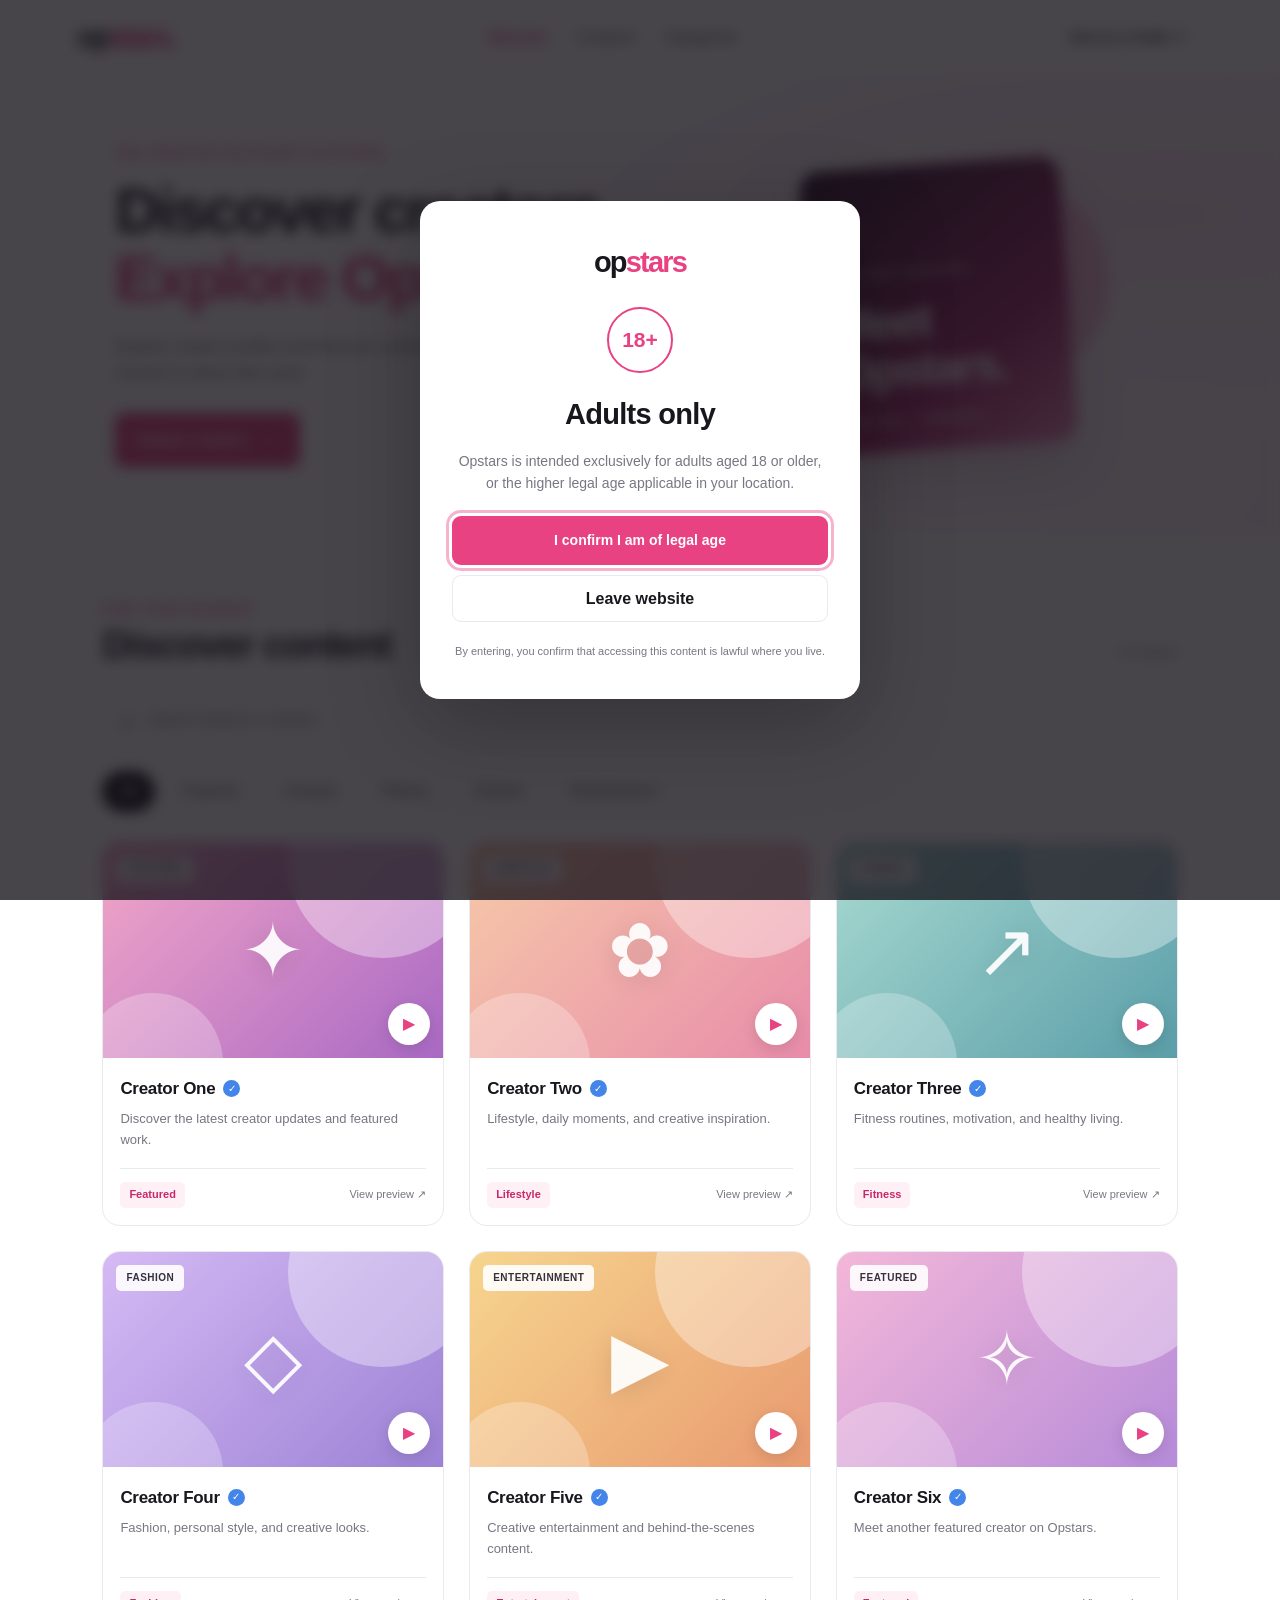
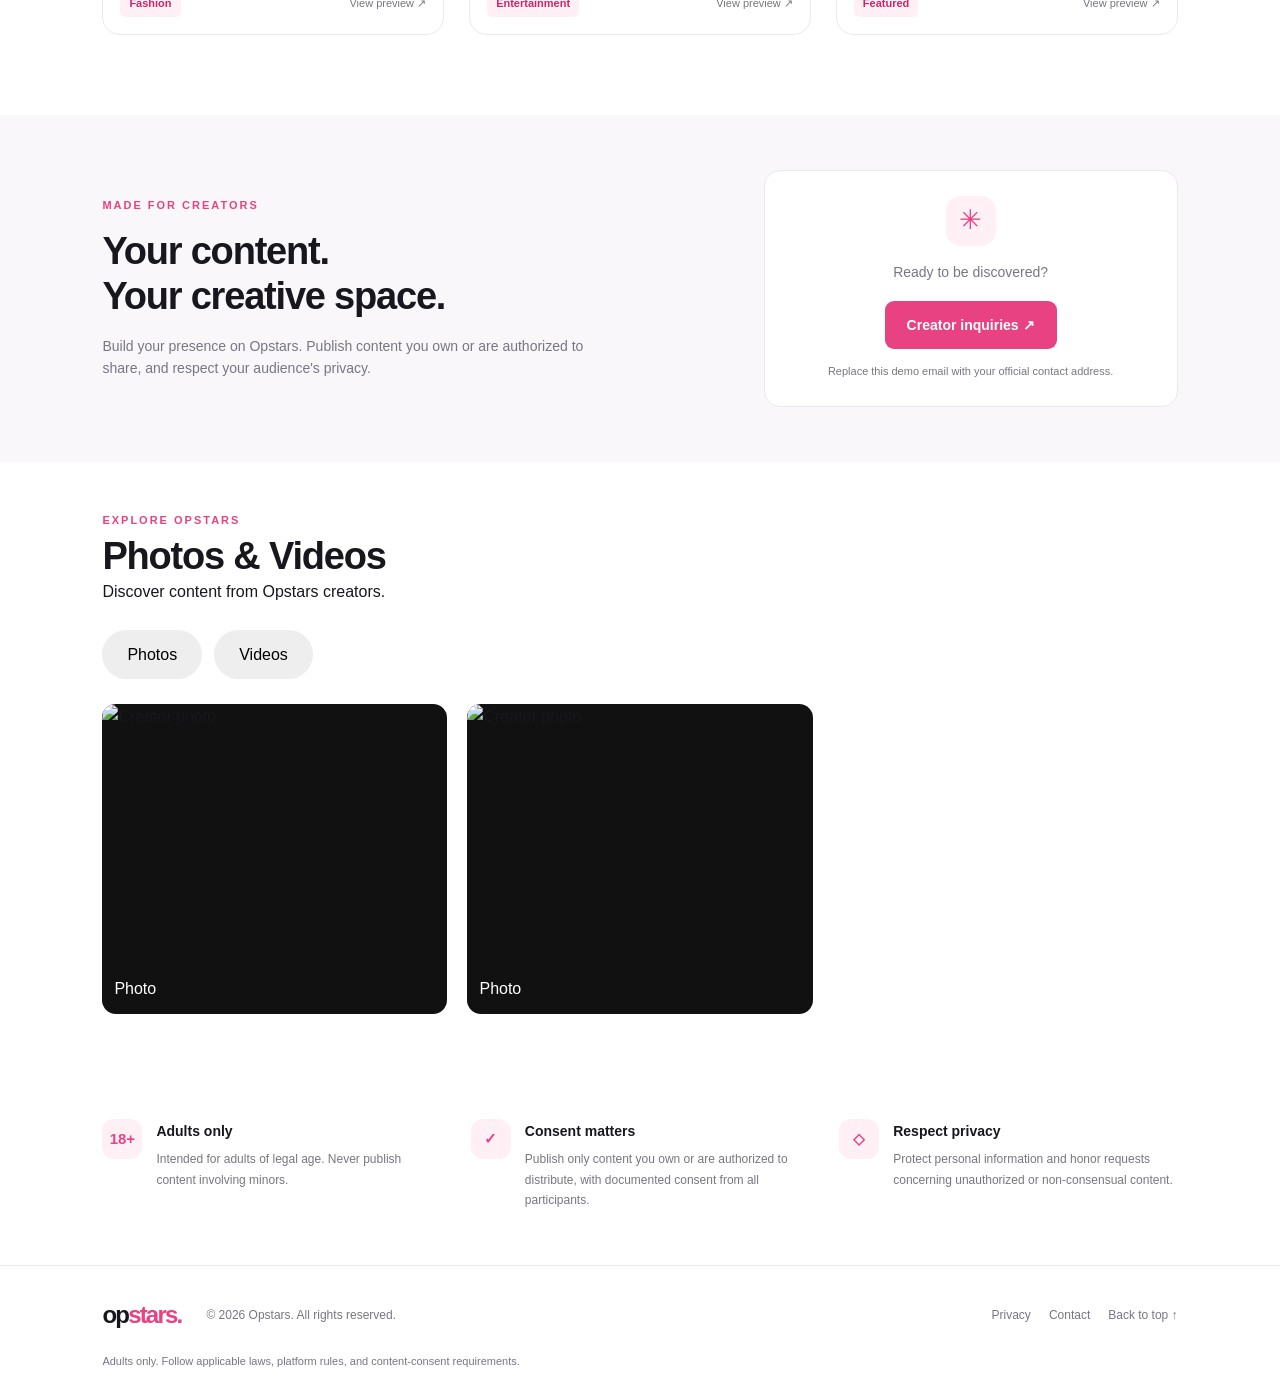
==== commit 74bf50a7: "Update index.html" ====
--- a/index.html
+++ b/index.html
@@ -121,7 +121,7 @@
         <button class="secondary-btn" id="resetFilters">Clear filters</button>
       </div>
     </section>
-
+    
     <!-- Creator call to action -->
     <section class="join-section section-wrap" id="join">
       <div>
@@ -133,81 +133,6 @@
         </p>
       </div>
 
-      <!-- Adult Content Gallery -->
-<section class="content-gallery section-wrap" id="mediaGallery">
-
-  <div class="section-heading">
-    <div>
-      <span class="eyebrow">EXPLORE OPSTARS</span>
-      <h2>Photos & Videos</h2>
-      <p>Discover content from Opstars creators.</p>
-    </div>
-  </div>
-
-  <!-- Gallery Tabs -->
-  <div class="gallery-tabs">
-    <button onclick="showGallery('photos')">Photos</button>
-    <button onclick="showGallery('videos')">Videos</button>
-  </div>
-
-  <!-- Upload Video -->
-  <div class="video-upload-box">
-    <h3>Upload Your Video</h3>
-    <p>Select a video from your device.</p>
-
-    <input
-      type="file"
-      id="videoUpload"
-      accept="video/mp4,video/webm"
-    >
-
-    <button class="primary-btn" id="uploadButton">
-      Upload Video ↑
-    </button>
-
-    <p id="uploadStatus" aria-live="polite"></p>
-  </div>
-
-  <!-- Photos -->
-  <div class="media-grid" id="photos">
-
-    <div class="media-card">
-      <img src="images/photo1.jpg" alt="Creator photo">
-      <span>Photo</span>
-    </div>
-
-    <div class="media-card">
-      <img src="images/photo2.jpg" alt="Creator photo">
-      <span>Photo</span>
-    </div>
-
-  </div>
-
-  <!-- Videos -->
-  <div class="media-grid" id="videos" hidden>
-
-    <div class="media-card">
-      <video controls preload="metadata">
-        <source src="videos/video1.mp4" type="video/mp4">
-      </video>
-      <span>Featured Video 01</span>
-    </div>
-
-    <div class="media-card">
-      <video controls preload="metadata">
-        <source src="videos/video2.mp4" type="video/mp4">
-      </video>
-      <span>Featured Video 02</span>
-    </div>
-
-    <div id="uploadedVideos"></div>
-
-  </div>
-
-</section>
-
-</section>
-      
       <div class="join-action">
         <span class="join-star">✳</span>
         <p>Ready to be discovered?</p>
@@ -217,6 +142,54 @@
       </div>
     </section>
 
+    <!-- Adult Content Gallery -->
+    <section class="content-gallery section-wrap" id="mediaGallery">
+
+      <div class="section-heading">
+        <div>
+          <span class="eyebrow">EXPLORE OPSTARS</span>
+          <h2>Photos & Videos</h2>
+          <p>Discover content from Opstars creators.</p>
+        </div>
+      </div>
+
+      <div class="gallery-tabs">
+        <button type="button" onclick="showGallery('photos')">Photos</button>
+        <button type="button" onclick="showGallery('videos')">Videos</button>
+      </div>
+
+      <!-- Photos -->
+      <div class="media-grid" id="photos">
+        <div class="media-card">
+          <img src="images/photo1.jpg" alt="Creator photo">
+          <span>Photo</span>
+        </div>
+
+        <div class="media-card">
+          <img src="images/photo2.jpg" alt="Creator photo">
+          <span>Photo</span>
+        </div>
+      </div>
+
+      <!-- Videos -->
+      <div class="media-grid" id="videos" hidden>
+        <div class="media-card">
+          <video controls preload="metadata">
+            <source src="videos/video1.mp4" type="video/mp4">
+          </video>
+          <span>Featured Video 01</span>
+        </div>
+
+        <div class="media-card">
+          <video controls preload="metadata">
+            <source src="videos/video2.mp4" type="video/mp4">
+          </video>
+          <span>Featured Video 02</span>
+        </div>
+      </div>
+
+    </section>
+    
     <!-- Safety -->
     <section class="safety-section section-wrap">
       <div class="safety-item">
--- a/index.css
+++ b/index.css
@@ -1033,3 +1033,36 @@
     height: 190px;
   }
 }
+
+
+.video-upload-box {
+  background: #fff;
+  border: 1px solid #eee;
+  border-radius: 15px;
+  padding: 25px;
+  margin: 25px 0;
+}
+
+.video-upload-box h3 {
+  margin-bottom: 10px;
+}
+
+.video-upload-box input {
+  display: block;
+  margin: 18px 0;
+  max-width: 100%;
+}
+
+.video-upload-box button {
+  border: none;
+  cursor: pointer;
+}
+
+#uploadStatus {
+  margin-top: 12px;
+  font-size: 14px;
+}
+
+#uploadedVideos {
+  display: contents;
+}
